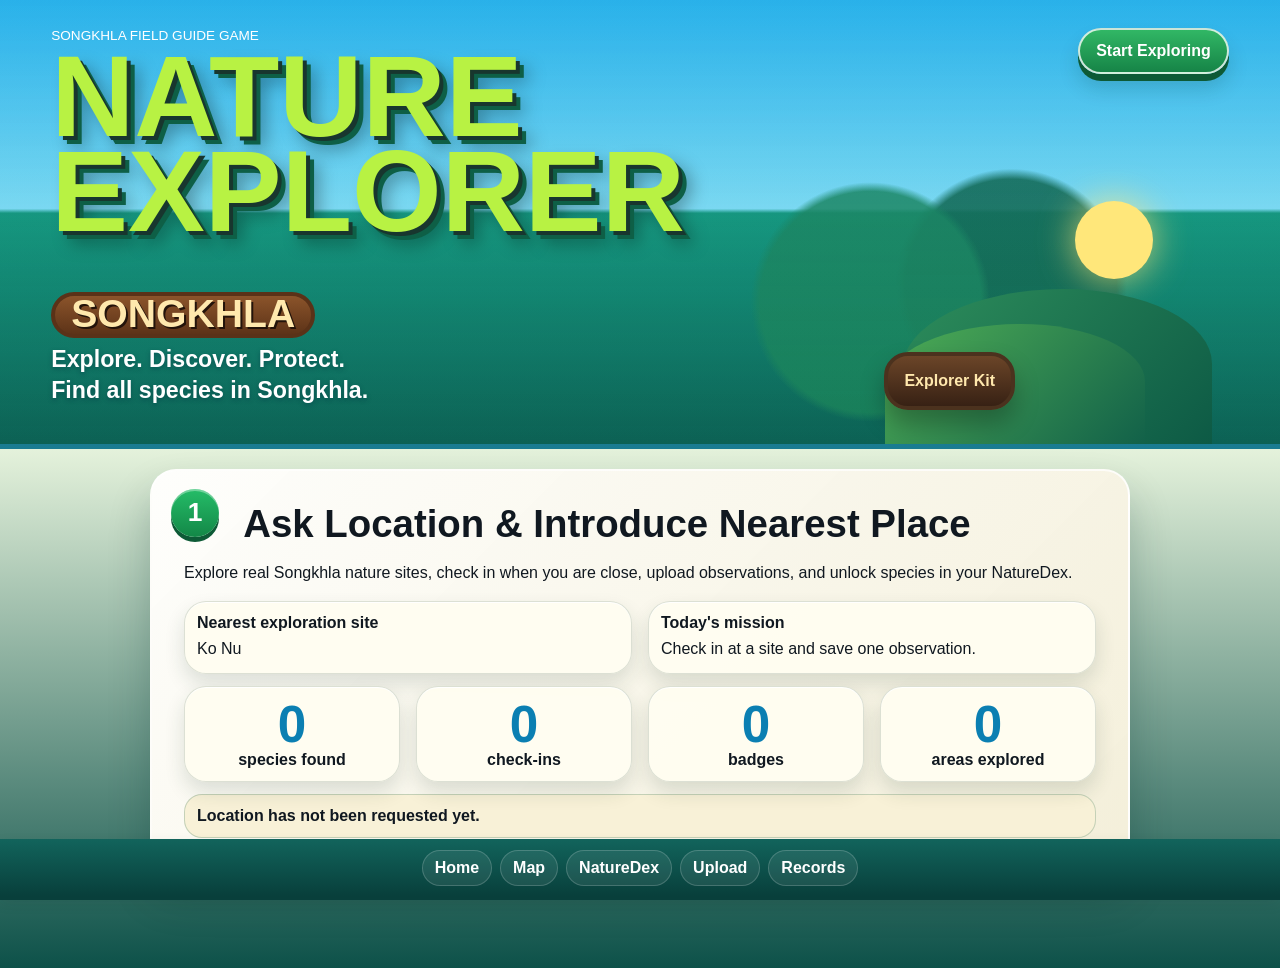
==== src/index.html @ 30035dcc "Initial Nature Explorer MVP" ====
<!doctype html>
<html lang="en">
  <head>
    <meta charset="utf-8">
    <meta name="viewport" content="width=device-width, initial-scale=1">
    <title>Nature Explorer Songkhla</title>
    <link rel="stylesheet" href="styles.css">
  </head>
  <body>
    <header class="site-header">
      <div class="hero-copy">
        <p class="eyebrow">Songkhla field guide game</p>
        <h1 class="brand-logo">Nature Explorer <span>Songkhla</span></h1>
        <p class="subtitle">Explore. Discover. Protect.</p>
        <p class="hero-note">Find all species in Songkhla.</p>
      </div>
      <div class="hero-scene" aria-hidden="true">
        <div class="sun"></div>
        <div class="island island-back"></div>
        <div class="island island-front"></div>
        <div class="explorer-card">Explorer Kit</div>
      </div>
      <button id="startButton" type="button">Start Exploring</button>
    </header>

    <nav class="app-nav" aria-label="Main navigation">
      <a href="index.html">Home</a>
      <a href="map.html">Map</a>
      <a href="naturedex.html">NatureDex</a>
      <a href="upload.html">Upload</a>
      <a href="records.html">Records</a>
    </nav>

    <main class="page-main">
      <section class="panel page-panel" aria-labelledby="homeTitle">
        <span class="step-number">1</span>
        <h2 id="homeTitle">Ask Location &amp; Introduce Nearest Place</h2>
        <p>
          Explore real Songkhla nature sites, check in when you are close, upload
          observations, and unlock species in your NatureDex.
        </p>
        <div class="home-grid">
          <article class="mini-card">
            <h3>Nearest exploration site</h3>
            <p id="nearestSite">Ko Nu</p>
          </article>
          <article class="mini-card">
            <h3>Today's mission</h3>
            <p>Check in at a site and save one observation.</p>
          </article>
        </div>
        <div class="quick-stats" aria-label="Quick stats">
          <div>
            <strong id="homeSpeciesFound">0</strong>
            <span>species found</span>
          </div>
          <div>
            <strong id="homeCheckIns">0</strong>
            <span>check-ins</span>
          </div>
          <div>
            <strong id="homeBadges">0</strong>
            <span>badges</span>
          </div>
          <div>
            <strong id="homeAreasExplored">0</strong>
            <span>areas explored</span>
          </div>
        </div>
        <div id="locationStatus" class="status-message">Location has not been requested yet.</div>
      </section>
    </main>

    <script src="app.js"></script>
  </body>
</html>
---- src/styles.css ----
* {
  box-sizing: border-box;
}

body {
  margin: 0;
  font-family: Arial, sans-serif;
  color: #1f2a24;
  background: linear-gradient(180deg, #e3f7ff 0%, #fff6d8 42%, #f3f7f0 100%);
}

button,
input,
select {
  font: inherit;
}

button {
  border: 0;
  border-radius: 999px;
  padding: 0.75rem 1rem;
  color: white;
  background: #287052;
  box-shadow: 0 6px 14px rgba(40, 112, 82, 0.22);
  cursor: pointer;
  transition: transform 160ms ease, background 160ms ease;
}

button:hover,
button:focus {
  background: #1f5b42;
  transform: translateY(-1px) scale(1.01);
}

.site-header {
  display: flex;
  align-items: center;
  justify-content: space-between;
  gap: 1rem;
  padding: 2rem 1.5rem;
  color: white;
  background:
    radial-gradient(circle at 15% 20%, rgba(255, 217, 102, 0.45), transparent 24%),
    linear-gradient(135deg, #1f8c64 0%, #147aa1 56%, #f47b45 100%);
}

.page-header {
  padding: 1.5rem;
  color: white;
  background:
    radial-gradient(circle at 85% 30%, rgba(255, 217, 102, 0.38), transparent 24%),
    linear-gradient(135deg, #147aa1 0%, #1f8c64 65%, #f47b45 100%);
}

.site-header h1,
.page-header h1,
.panel h2 {
  margin: 0;
}

.eyebrow {
  margin: 0 0 0.35rem;
  font-size: 0.85rem;
  text-transform: uppercase;
}

.subtitle {
  margin: 0.45rem 0 0;
  font-weight: 700;
}

.app-nav {
  position: sticky;
  top: 0;
  z-index: 2;
  display: flex;
  gap: 0.5rem;
  overflow-x: auto;
  padding: 0.65rem 1rem;
  background: rgba(255, 255, 255, 0.92);
  box-shadow: 0 4px 12px rgba(31, 42, 36, 0.08);
}

.app-nav a {
  flex: 0 0 auto;
  border-radius: 999px;
  padding: 0.5rem 0.75rem;
  color: #205c53;
  background: #fff3bf;
  text-decoration: none;
  font-weight: 700;
}

main {
  display: grid;
  grid-template-columns: repeat(auto-fit, minmax(280px, 1fr));
  gap: 1rem;
  padding: 1rem;
}

.page-main {
  grid-template-columns: minmax(0, 980px);
  justify-content: center;
}

.page-panel {
  width: 100%;
}

.panel {
  border: 1px solid rgba(215, 226, 210, 0.9);
  border-radius: 22px;
  padding: 1rem;
  background: white;
  box-shadow: 0 12px 28px rgba(31, 42, 36, 0.09);
}

.panel p {
  line-height: 1.5;
}

.status-message,
.error-message {
  margin-top: 0.75rem;
  padding: 0.75rem;
  border-radius: 6px;
  background: #edf4ea;
}

.error-message {
  display: none;
  color: #8a241f;
  background: #fdecea;
}

.site-grid,
.species-grid,
.badge-list {
  display: grid;
  gap: 0.75rem;
}

.site-grid,
.species-grid {
  grid-template-columns: repeat(auto-fit, minmax(170px, 1fr));
}

.site-card,
.species-card {
  border: 1px solid #d7e2d2;
  border-radius: 18px;
  padding: 0.75rem;
  background: linear-gradient(180deg, #ffffff 0%, #f7ffe9 100%);
  box-shadow: 0 8px 18px rgba(31, 42, 36, 0.08);
  transition: transform 160ms ease;
}

.site-card:hover,
.species-card:hover {
  transform: translateY(-2px);
}

.site-card.active {
  border-color: #287052;
  box-shadow: 0 0 0 2px #c9eadb;
}

.site-card button,
.button-link {
  display: inline-block;
  width: 100%;
  margin-top: 0.5rem;
  border-radius: 999px;
  padding: 0.75rem 1rem;
  color: white;
  background: #287052;
  box-shadow: 0 6px 14px rgba(40, 112, 82, 0.22);
  text-align: center;
  text-decoration: none;
  font-weight: 700;
  transition: transform 160ms ease, background 160ms ease;
}

.button-link:hover,
.button-link:focus {
  background: #1f5b42;
  transform: translateY(-1px) scale(1.01);
}

.area-detail dl,
.species-detail dl {
  display: grid;
  grid-template-columns: max-content 1fr;
  gap: 0.45rem 0.75rem;
  margin: 0.75rem 0;
}

.area-detail dt,
.species-detail dt {
  font-weight: 700;
}

.species-image-row {
  display: grid;
  grid-template-columns: 1fr 1fr;
  gap: 0.5rem;
  margin-bottom: 0.75rem;
}

.image-placeholder {
  display: grid;
  min-height: 90px;
  place-items: center;
  border-radius: 16px;
  color: #2f463a;
  background: linear-gradient(135deg, #b9f3d0, #9bdaf7);
  text-align: center;
}

.detail-image {
  min-height: 150px;
  margin-bottom: 1rem;
}

.locked .image-placeholder,
.locked .species-name {
  color: transparent;
  text-shadow: 0 0 0.45rem #34423b;
}

form {
  display: grid;
  gap: 0.7rem;
}

label,
legend {
  font-weight: 700;
}

input,
select,
fieldset {
  width: 100%;
  border: 1px solid #c8d6c3;
  border-radius: 6px;
  padding: 0.65rem;
  background: white;
}

fieldset {
  display: grid;
  gap: 0.45rem;
}

.choice {
  display: flex;
  align-items: center;
  gap: 0.45rem;
  font-weight: 400;
}

.choice input {
  width: auto;
}

.record-summary {
  display: flex;
  align-items: baseline;
  gap: 0.45rem;
  margin: 0.75rem 0;
}

.home-grid,
.quick-stats {
  display: grid;
  grid-template-columns: repeat(auto-fit, minmax(150px, 1fr));
  gap: 0.75rem;
  margin: 0.75rem 0;
}

.mini-card,
.quick-stats div {
  border: 1px solid #ffe08a;
  border-radius: 18px;
  padding: 0.75rem;
  background: #fff8d9;
}

.mini-card h3 {
  margin: 0 0 0.35rem;
  font-size: 1rem;
}

.mini-card p {
  margin: 0;
}

.quick-stats strong {
  display: block;
  color: #147aa1;
  font-size: 1.7rem;
}

.quick-stats span {
  display: block;
  font-weight: 700;
}

.record-summary strong {
  font-size: 2rem;
  color: #287052;
}

.summary-grid {
  display: grid;
  grid-template-columns: repeat(auto-fit, minmax(180px, 1fr));
  gap: 0.75rem;
  margin: 0.75rem 0;
}

.summary-grid h3 {
  margin: 0 0 0.4rem;
  font-size: 1rem;
}

.summary-grid ul {
  margin: 0;
  padding-left: 1.2rem;
}

.badge {
  border-radius: 999px;
  padding: 0.45rem 0.7rem;
  background: #ffd966;
  box-shadow: 0 0 14px rgba(255, 217, 102, 0.7);
}

.table-wrap {
  overflow-x: auto;
}

table {
  width: 100%;
  border-collapse: collapse;
}

th,
td {
  border-bottom: 1px solid #d7e2d2;
  padding: 0.65rem;
  text-align: left;
}

@media (max-width: 640px) {
  .site-header {
    align-items: stretch;
    flex-direction: column;
  }
}

/* Reference-inspired cartoon adventure styling */
body {
  color: #101820;
  background:
    radial-gradient(circle at 10% 10%, rgba(255, 255, 255, 0.95) 0 4%, transparent 5%),
    radial-gradient(circle at 92% 12%, rgba(255, 255, 255, 0.9) 0 5%, transparent 6%),
    linear-gradient(180deg, #26aee8 0%, #7bd7ee 22%, #eaf6df 45%, #0d5149 100%);
  min-height: 100vh;
}

button,
.button-link {
  border: 2px solid rgba(255, 255, 255, 0.78);
  background: linear-gradient(180deg, #31b765 0%, #168447 100%);
  box-shadow: 0 7px 0 #0d5a36, 0 14px 20px rgba(10, 56, 45, 0.18);
  font-weight: 800;
}

button:hover,
button:focus,
.button-link:hover,
.button-link:focus {
  background: linear-gradient(180deg, #42ca75 0%, #176d41 100%);
}

.site-header,
.page-header {
  position: relative;
  overflow: hidden;
  border-bottom: 5px solid rgba(10, 72, 58, 0.5);
  background:
    linear-gradient(180deg, rgba(38, 174, 232, 0.2), rgba(38, 174, 232, 0.05)),
    radial-gradient(circle at 68% 68%, rgba(26, 128, 81, 0.85) 0 12%, transparent 13%),
    radial-gradient(circle at 79% 64%, rgba(18, 98, 68, 0.9) 0 10%, transparent 11%),
    linear-gradient(180deg, #2ab2ea 0%, #86def2 47%, #139370 48%, #0b5d4c 100%);
}

.site-header {
  min-height: 360px;
  align-items: flex-start;
  padding: 1.75rem clamp(1rem, 4vw, 4rem) 2.5rem;
}

.page-header {
  min-height: 180px;
  padding: 1.5rem clamp(1rem, 4vw, 4rem);
}

.hero-copy {
  position: relative;
  z-index: 1;
  max-width: 620px;
}

.brand-logo {
  max-width: 720px;
  color: #b8f243;
  font-size: clamp(3rem, 9vw, 7.5rem);
  line-height: 0.83;
  text-transform: uppercase;
  text-shadow:
    4px 4px 0 #18362e,
    8px 8px 0 #0e5f46,
    12px 12px 18px rgba(0, 0, 0, 0.35);
  letter-spacing: 0;
}

.brand-logo span {
  display: inline-block;
  margin-top: 0.35rem;
  border: 4px solid #5a3218;
  border-radius: 999px;
  padding: 0.1rem 1rem 0.25rem;
  color: #ffe8ad;
  background: linear-gradient(180deg, #8b542b, #5d3318);
  font-size: 0.34em;
  text-shadow: 2px 2px 0 #23130a;
}

.subtitle,
.hero-note {
  color: #ffffff;
  font-size: clamp(1rem, 2vw, 1.45rem);
  text-shadow: 0 2px 4px rgba(0, 55, 70, 0.5);
}

.hero-note {
  margin: 0.25rem 0 0;
  font-weight: 700;
}

.hero-scene {
  position: absolute;
  inset: auto 4% 0 auto;
  width: min(40vw, 420px);
  height: 270px;
}

.sun,
.island,
.explorer-card {
  position: absolute;
}

.sun {
  right: 18%;
  top: 10%;
  width: 78px;
  height: 78px;
  border-radius: 50%;
  background: #ffe77a;
  box-shadow: 0 0 36px rgba(255, 231, 122, 0.75);
}

.island {
  bottom: 0;
  border-radius: 52% 48% 0 0;
}

.island-back {
  right: 4%;
  width: 310px;
  height: 155px;
  background: linear-gradient(135deg, #2d8d5b, #0d5a45);
}

.island-front {
  right: 20%;
  width: 260px;
  height: 120px;
  background: linear-gradient(135deg, #4fae56, #126149);
}

.explorer-card {
  left: 18%;
  bottom: 34px;
  border: 4px solid #4b321e;
  border-radius: 24px;
  padding: 1rem;
  color: #ffe8ad;
  background: linear-gradient(180deg, #6b4528, #372114);
  box-shadow: 0 14px 24px rgba(0, 0, 0, 0.28);
  font-weight: 900;
}

.app-nav {
  justify-content: center;
  border-bottom: 4px solid #083f3b;
  background: linear-gradient(180deg, #12645c, #083f3b);
}

.app-nav a {
  border: 1px solid rgba(255, 255, 255, 0.18);
  color: #ffffff;
  background: rgba(255, 255, 255, 0.08);
}

.app-nav a:hover,
.app-nav a:focus {
  background: #1ea866;
}

.page-main {
  padding: clamp(0.75rem, 2vw, 1.25rem);
}

.panel {
  position: relative;
  border: 2px solid rgba(255, 255, 255, 0.82);
  border-radius: 26px;
  padding: clamp(1.1rem, 2.5vw, 2rem);
  background:
    linear-gradient(135deg, rgba(255, 255, 255, 0.9), rgba(244, 239, 218, 0.92)),
    #f6f1df;
  box-shadow: 0 12px 0 rgba(8, 63, 59, 0.22), 0 24px 42px rgba(8, 45, 41, 0.24);
}

.panel h2,
.page-header h1 {
  padding-left: 3.7rem;
  font-size: clamp(1.55rem, 3vw, 2.5rem);
  line-height: 1.1;
}

.step-number {
  display: inline-grid;
  width: 3rem;
  height: 3rem;
  place-items: center;
  border-radius: 50%;
  color: white;
  background: linear-gradient(180deg, #25bd68, #138747);
  box-shadow: inset 0 2px 0 rgba(255, 255, 255, 0.35), 0 5px 0 #0d5a36;
  font-size: 1.65rem;
  font-weight: 900;
}

.panel > .step-number,
.page-header > .step-number {
  position: absolute;
  left: 1.2rem;
  top: 1.15rem;
}

.home-grid,
.quick-stats,
.summary-grid {
  gap: 1rem;
}

.mini-card,
.quick-stats div,
.summary-grid > div,
.site-card,
.species-card {
  border: 1px solid rgba(37, 76, 62, 0.16);
  border-radius: 22px;
  background: rgba(255, 253, 241, 0.96);
  box-shadow: inset 0 1px 0 rgba(255, 255, 255, 0.9), 0 10px 20px rgba(28, 55, 45, 0.14);
}

.quick-stats div {
  text-align: center;
}

.quick-stats strong,
.record-summary strong {
  color: #0b7fb2;
  font-size: clamp(2rem, 5vw, 3.2rem);
  line-height: 1;
}

.site-grid {
  grid-template-columns: repeat(auto-fit, minmax(220px, 1fr));
}

.site-card {
  position: relative;
  min-height: 240px;
  padding: 1rem;
}

.site-thumb {
  min-height: 120px;
  border: 5px solid #062f35;
  border-radius: 24px 24px 10px 10px;
  background:
    radial-gradient(circle at 70% 28%, #ffe77a 0 10%, transparent 11%),
    linear-gradient(160deg, transparent 48%, rgba(255, 210, 65, 0.85) 49% 51%, transparent 52%),
    radial-gradient(circle at 52% 62%, rgba(21, 148, 112, 0.9) 0 18%, transparent 19%),
    linear-gradient(180deg, #35aee4 0 42%, #2b8fbd 43% 50%, #0e755b 51% 100%);
  box-shadow: inset 0 -18px 0 rgba(0, 35, 38, 0.28);
}

.site-card h3,
.species-card h3 {
  margin-bottom: 0.35rem;
  font-size: 1.2rem;
}

.area-detail,
.species-detail,
form {
  border: 7px solid #062f35;
  border-radius: 28px;
  padding: 1rem;
  color: white;
  background: linear-gradient(180deg, #064650, #092b2f);
  box-shadow: inset 0 -22px 0 rgba(0, 0, 0, 0.18), 0 12px 20px rgba(0, 40, 42, 0.2);
}

.area-detail dl,
.species-detail dl {
  grid-template-columns: minmax(110px, max-content) 1fr;
}

.area-detail dd,
.species-detail dd {
  margin: 0;
}

.status-message {
  border: 1px solid rgba(14, 95, 70, 0.22);
  border-radius: 18px;
  background: #f8f1d7;
  font-weight: 700;
}

.species-grid {
  grid-template-columns: repeat(auto-fit, minmax(230px, 1fr));
}

.species-card {
  overflow: hidden;
  color: #ffffff;
  background: linear-gradient(180deg, #0c6371, #07363d);
}

.species-card p {
  margin: 0.35rem 0;
}

.species-image-row {
  grid-template-columns: 1fr;
}

.image-placeholder {
  min-height: 150px;
  border: 4px solid rgba(255, 255, 255, 0.22);
  border-radius: 22px;
  color: #ffffff;
  background:
    radial-gradient(circle at 50% 42%, rgba(255, 255, 255, 0.5) 0 10%, transparent 11%),
    radial-gradient(circle at 50% 58%, rgba(244, 123, 69, 0.95) 0 22%, transparent 23%),
    linear-gradient(135deg, #168d98, #0b4758);
  font-weight: 900;
  text-shadow: 0 2px 4px rgba(0, 0, 0, 0.45);
}

.photo-art {
  min-height: 80px;
  background:
    radial-gradient(circle at 22% 60%, rgba(128, 208, 105, 0.95) 0 15%, transparent 16%),
    radial-gradient(circle at 70% 42%, rgba(60, 145, 212, 0.95) 0 18%, transparent 19%),
    linear-gradient(135deg, #0c5d6c, #123e65);
}

.rarity-dots {
  display: flex;
  gap: 0.3rem;
}

.rarity-dots span {
  width: 0.65rem;
  height: 0.65rem;
  border-radius: 50%;
  background: #ffd743;
  box-shadow: 0 0 8px rgba(255, 215, 67, 0.8);
}

.locked .image-placeholder,
.locked .species-name {
  color: rgba(255, 255, 255, 0.08);
  text-shadow: 0 0 1rem rgba(255, 255, 255, 0.65);
}

.camera-preview {
  min-height: 220px;
  display: grid;
  place-items: end center;
  border: 5px solid #062f35;
  border-radius: 24px;
  padding: 1rem;
  color: white;
  background:
    radial-gradient(circle at 50% 88%, #ffffff 0 9%, #0d2427 10% 13%, transparent 14%),
    radial-gradient(circle at 48% 45%, rgba(244, 123, 69, 0.92) 0 13%, transparent 14%),
    radial-gradient(circle at 40% 50%, rgba(255, 255, 255, 0.45) 0 2%, transparent 3%),
    linear-gradient(180deg, #0d5864 0%, #0a3037 72%, #061c20 73%);
  font-weight: 900;
}

input,
select,
fieldset {
  border: 2px solid rgba(255, 255, 255, 0.25);
  border-radius: 16px;
}

.record-summary,
.table-wrap {
  border: 1px solid rgba(37, 76, 62, 0.16);
  border-radius: 22px;
  padding: 1rem;
  background: rgba(255, 253, 241, 0.96);
}

.badge {
  display: inline-block;
  color: #3b270c;
  background: linear-gradient(180deg, #ffe78b, #d99a27);
  box-shadow: 0 0 18px rgba(255, 215, 67, 0.8), inset 0 2px 0 rgba(255, 255, 255, 0.48);
  font-weight: 900;
}

th {
  color: #0b5148;
  background: #e2f2dc;
}

@media (min-width: 900px) {
  .app-nav {
    position: fixed;
    inset: auto 0 0;
    z-index: 5;
  }

  body {
    padding-bottom: 76px;
  }
}

@media (max-width: 760px) {
  .site-header {
    min-height: auto;
  }

  .hero-scene {
    position: relative;
    inset: auto;
    width: 100%;
    height: 210px;
  }

  .panel h2,
  .page-header h1 {
    padding-left: 0;
    padding-top: 3.25rem;
  }
}
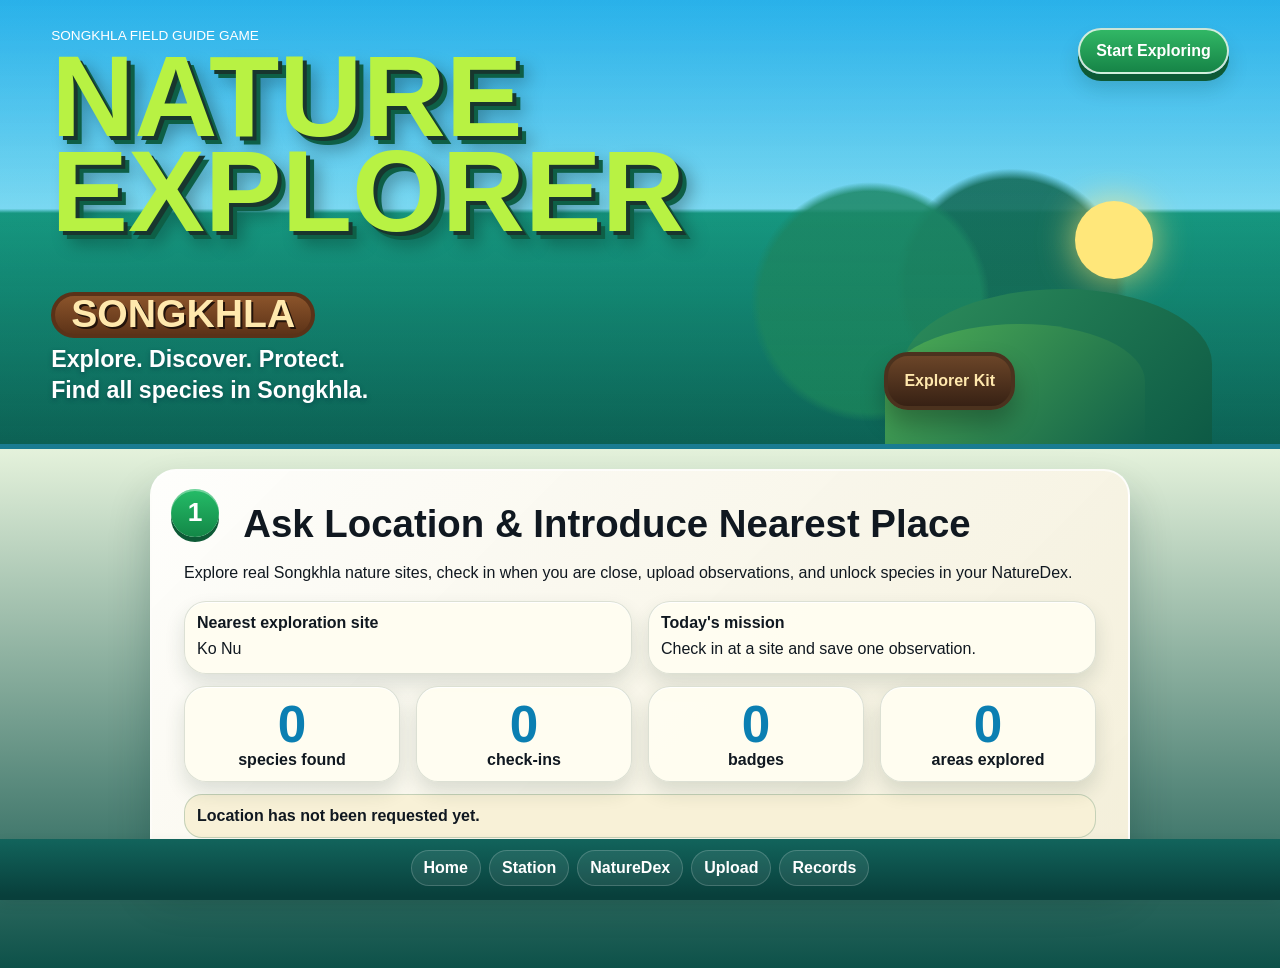
==== commit 37931914: "Prepare Nature Explorer station species prototype" ====
--- a/src/index.html
+++ b/src/index.html
@@ -25,7 +25,7 @@
 
     <nav class="app-nav" aria-label="Main navigation">
       <a href="index.html">Home</a>
-      <a href="map.html">Map</a>
+      <a href="map.html">Station</a>
       <a href="naturedex.html">NatureDex</a>
       <a href="upload.html">Upload</a>
       <a href="records.html">Records</a>
--- a/src/styles.css
+++ b/src/styles.css
@@ -652,6 +652,7 @@
 }
 
 .species-card {
+  position: relative;
   overflow: hidden;
   color: #ffffff;
   background: linear-gradient(180deg, #0c6371, #07363d);
@@ -684,6 +685,65 @@
     radial-gradient(circle at 22% 60%, rgba(128, 208, 105, 0.95) 0 15%, transparent 16%),
     radial-gradient(circle at 70% 42%, rgba(60, 145, 212, 0.95) 0 18%, transparent 19%),
     linear-gradient(135deg, #0c5d6c, #123e65);
+}
+
+.cartoon-art.coral {
+  background:
+    radial-gradient(circle at 30% 58%, #ff8c7a 0 10%, transparent 11%),
+    radial-gradient(circle at 47% 45%, #ffcf6b 0 9%, transparent 10%),
+    radial-gradient(circle at 64% 58%, #ff7fb8 0 10%, transparent 11%),
+    linear-gradient(135deg, #117c94, #0b4758);
+}
+
+.cartoon-art.fish {
+  background:
+    radial-gradient(ellipse at 50% 52%, #ff8b2f 0 23%, transparent 24%),
+    radial-gradient(circle at 58% 45%, #ffffff 0 3%, #101820 4% 5%, transparent 6%),
+    radial-gradient(ellipse at 26% 52%, #ffcf6b 0 10%, transparent 11%),
+    linear-gradient(135deg, #168d98, #0b4758);
+}
+
+.cartoon-art.bird {
+  background:
+    radial-gradient(ellipse at 50% 55%, #2da8d8 0 20%, transparent 21%),
+    radial-gradient(circle at 57% 45%, #ffffff 0 3%, #101820 4% 5%, transparent 6%),
+    radial-gradient(ellipse at 34% 55%, #f8d34c 0 11%, transparent 12%),
+    linear-gradient(135deg, #6cc8e3, #116c8d);
+}
+
+.cartoon-art.plant {
+  background:
+    radial-gradient(ellipse at 40% 58%, #49b95f 0 14%, transparent 15%),
+    radial-gradient(ellipse at 58% 46%, #79d66b 0 16%, transparent 17%),
+    linear-gradient(160deg, transparent 45%, #6a3b1f 46% 52%, transparent 53%),
+    linear-gradient(135deg, #b7e88a, #167a56);
+}
+
+.cartoon-art.mammal,
+.cartoon-art.reptile,
+.cartoon-art.amphibian {
+  background:
+    radial-gradient(ellipse at 50% 55%, #b98955 0 22%, transparent 23%),
+    radial-gradient(circle at 57% 45%, #ffffff 0 3%, #101820 4% 5%, transparent 6%),
+    linear-gradient(135deg, #7fbf82, #0d5a45);
+}
+
+.cartoon-art.crab,
+.cartoon-art.mollusc,
+.cartoon-art.insect {
+  background:
+    radial-gradient(ellipse at 50% 56%, #d89542 0 19%, transparent 20%),
+    radial-gradient(circle at 57% 46%, #ffffff 0 3%, #101820 4% 5%, transparent 6%),
+    linear-gradient(135deg, #cce4a3, #0e6f68);
+}
+
+.thai-name {
+  font-weight: 900;
+  color: #ffe78b;
+}
+
+.species-detail a {
+  color: #ffe78b;
 }
 
 .rarity-dots {
@@ -721,6 +781,47 @@
   font-weight: 900;
 }
 
+.photo-preview,
+.photo-check-result {
+  border: 2px solid rgba(255, 255, 255, 0.25);
+  border-radius: 18px;
+  padding: 0.75rem;
+  color: #ffffff;
+  background-color: rgba(255, 255, 255, 0.1);
+  background-position: center;
+  background-size: cover;
+  font-weight: 800;
+}
+
+.photo-preview {
+  min-height: 110px;
+  display: grid;
+  place-items: center;
+}
+
+.photo-check-result {
+  border-color: rgba(255, 231, 122, 0.55);
+  background: rgba(255, 231, 122, 0.14);
+}
+
+.match-tick {
+  position: absolute;
+  top: 0.75rem;
+  right: 0.75rem;
+  z-index: 1;
+  display: grid;
+  width: 2.6rem;
+  height: 2.6rem;
+  place-items: center;
+  border: 3px solid #ffffff;
+  border-radius: 50%;
+  color: #ffffff;
+  background: linear-gradient(180deg, #35d06f, #128242);
+  box-shadow: 0 0 18px rgba(53, 208, 111, 0.8), 0 5px 0 #0d5a36;
+  font-size: 1.55rem;
+  font-weight: 900;
+}
+
 input,
 select,
 fieldset {
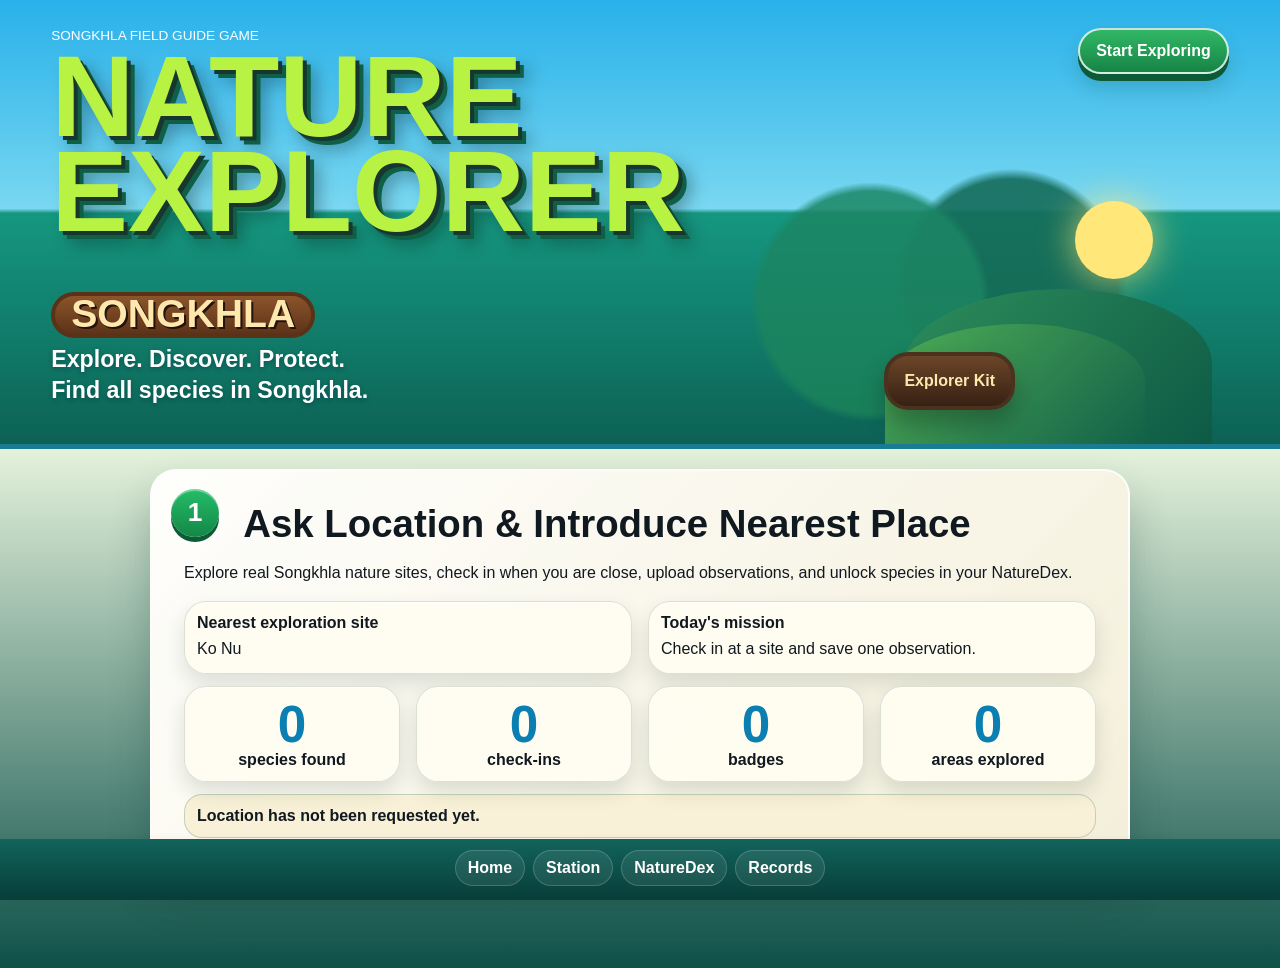
==== commit c1fef2c4: "Move photo upload into species cards" ====
--- a/src/index.html
+++ b/src/index.html
@@ -27,7 +27,6 @@
       <a href="index.html">Home</a>
       <a href="map.html">Station</a>
       <a href="naturedex.html">NatureDex</a>
-      <a href="upload.html">Upload</a>
       <a href="records.html">Records</a>
     </nav>
 
--- a/src/styles.css
+++ b/src/styles.css
@@ -781,29 +781,6 @@
   font-weight: 900;
 }
 
-.photo-preview,
-.photo-check-result {
-  border: 2px solid rgba(255, 255, 255, 0.25);
-  border-radius: 18px;
-  padding: 0.75rem;
-  color: #ffffff;
-  background-color: rgba(255, 255, 255, 0.1);
-  background-position: center;
-  background-size: cover;
-  font-weight: 800;
-}
-
-.photo-preview {
-  min-height: 110px;
-  display: grid;
-  place-items: center;
-}
-
-.photo-check-result {
-  border-color: rgba(255, 231, 122, 0.55);
-  background: rgba(255, 231, 122, 0.14);
-}
-
 .match-tick {
   position: absolute;
   top: 0.75rem;
@@ -822,6 +799,33 @@
   font-weight: 900;
 }
 
+.species-upload-form {
+  margin-top: 0.85rem;
+  border-width: 3px;
+  border-radius: 18px;
+  padding: 0.75rem;
+  gap: 0.55rem;
+}
+
+.species-upload-form label {
+  color: #ffffff;
+}
+
+.species-upload-form input {
+  width: 100%;
+  margin-top: 0.35rem;
+}
+
+.species-upload-form button {
+  width: 100%;
+}
+
+.inline-upload-status {
+  margin: 0;
+  color: #fff7c2;
+  font-size: 0.9rem;
+}
+
 input,
 select,
 fieldset {
